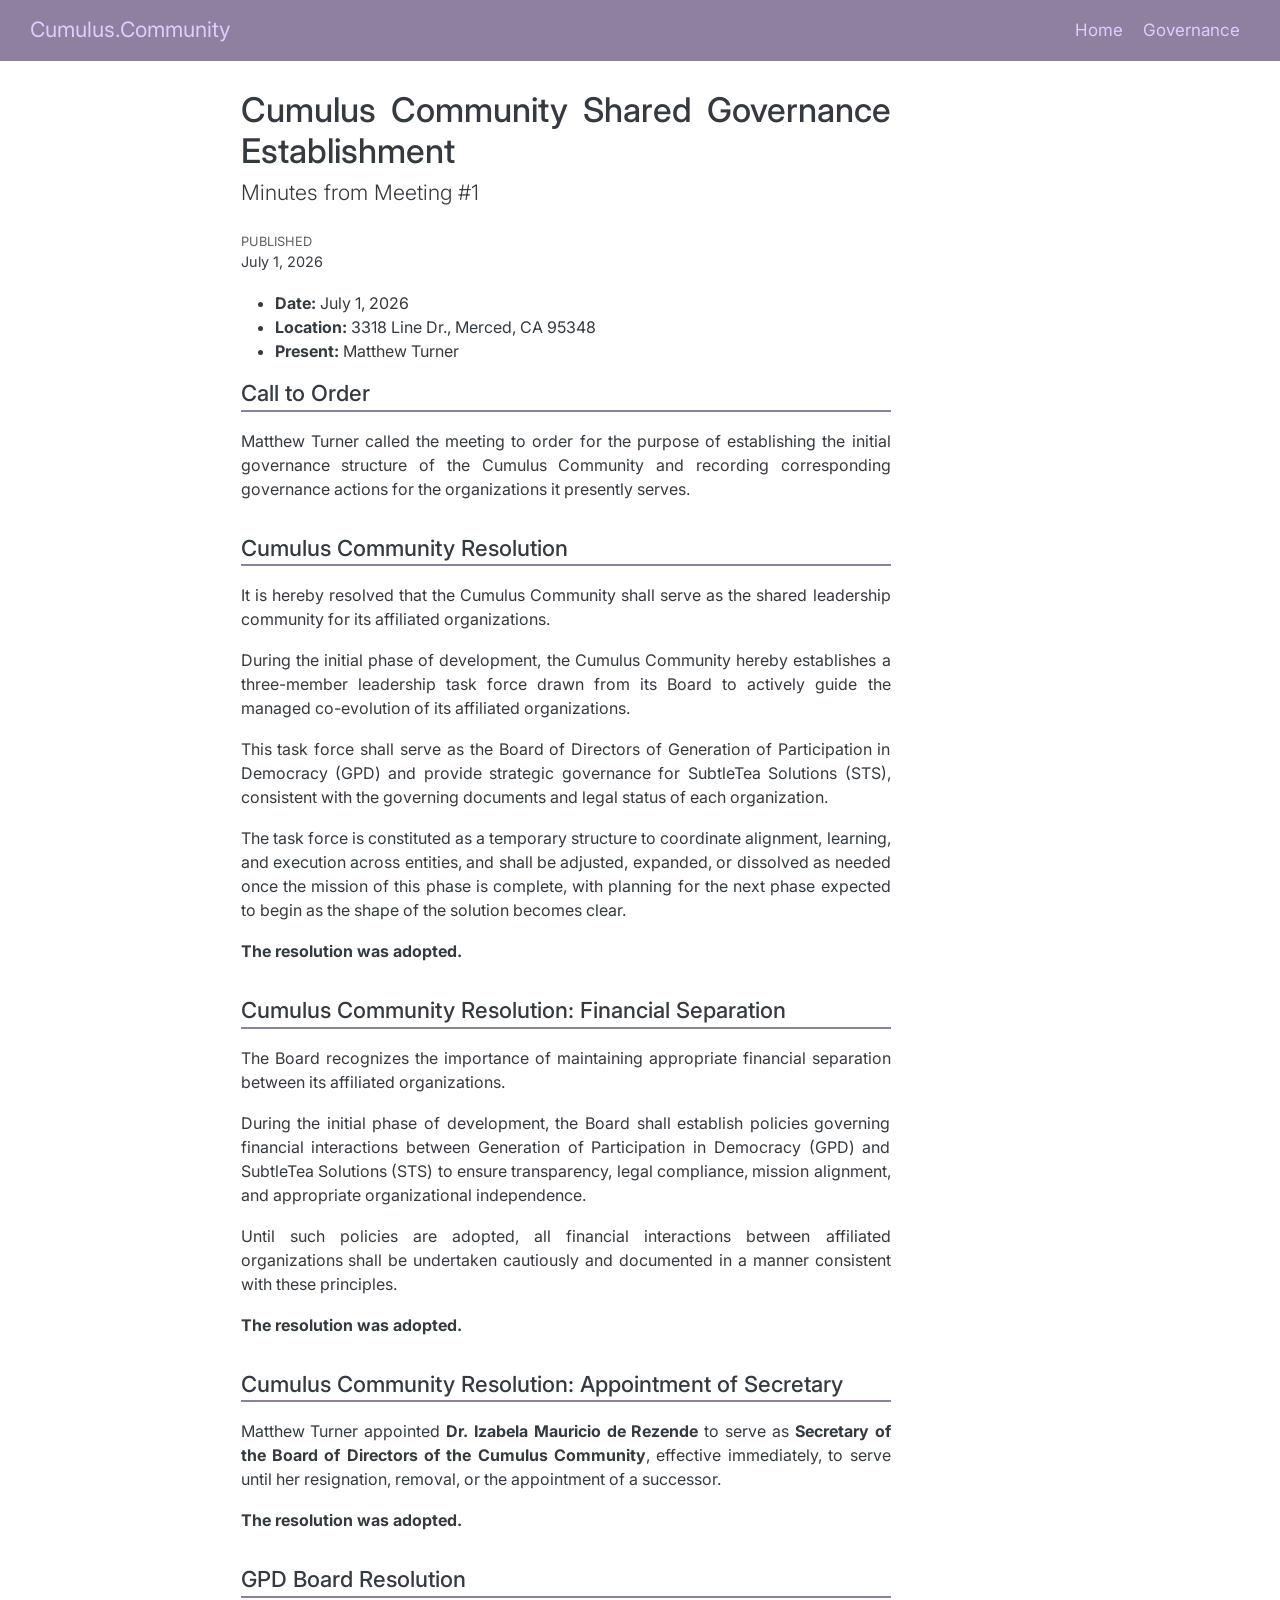
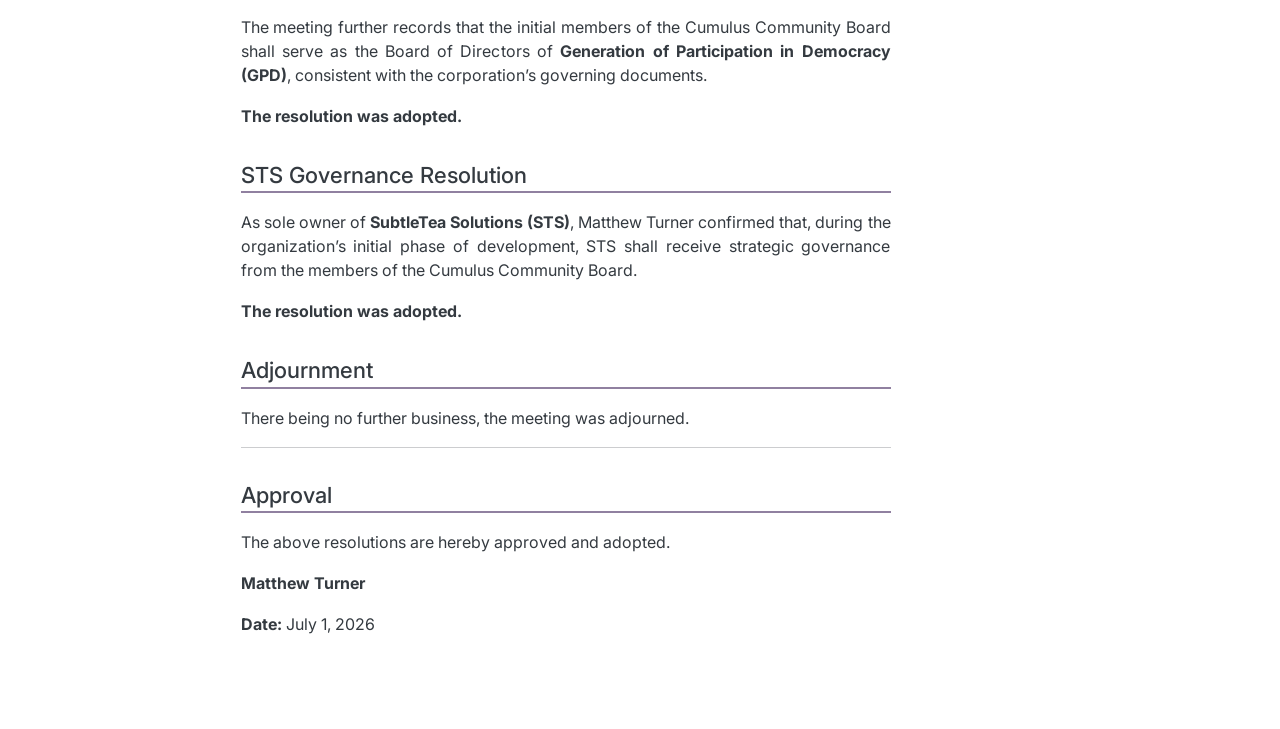
==== minutes/1.html @ 89aa0cb0 "Built site for gh-pages" ====
<!DOCTYPE html>
<html xmlns="http://www.w3.org/1999/xhtml" lang="en" xml:lang="en"><head>

<meta charset="utf-8">
<meta name="generator" content="quarto-1.9.36">

<meta name="viewport" content="width=device-width, initial-scale=1.0, user-scalable=yes">

<meta name="dcterms.date" content="2026-07-01">

<title>Cumulus Community Shared Governance Establishment – Cumulus.Community</title>
<style>
/* Default styles provided by pandoc.
** See https://pandoc.org/MANUAL.html#variables-for-html for config info.
*/
code{white-space: pre-wrap;}
span.smallcaps{font-variant: small-caps;}
div.columns{display: flex; gap: min(4vw, 1.5em);}
div.column{flex: auto; overflow-x: auto;}
div.hanging-indent{margin-left: 1.5em; text-indent: -1.5em;}
ul.task-list{list-style: none;}
ul.task-list li input[type="checkbox"] {
  width: 0.8em;
  margin: 0 0.8em 0.2em -1em; /* quarto-specific, see https://github.com/quarto-dev/quarto-cli/issues/4556 */ 
  vertical-align: middle;
}
</style>


<script src="../site_libs/quarto-nav/quarto-nav.js"></script>
<script src="../site_libs/quarto-nav/headroom.min.js"></script>
<link href="../images/cumulus-community-lettermark.png" rel="icon" type="image/png">
<script src="../site_libs/clipboard/clipboard.min.js"></script>
<script src="../site_libs/quarto-html/quarto.js" type="module"></script>
<script src="../site_libs/quarto-html/tabsets/tabsets.js" type="module"></script>
<script src="../site_libs/quarto-html/popper.min.js"></script>
<script src="../site_libs/quarto-html/tippy.umd.min.js"></script>
<script src="../site_libs/quarto-html/anchor.min.js"></script>
<link href="../site_libs/quarto-html/tippy.css" rel="stylesheet">
<link href="../site_libs/quarto-html/quarto-syntax-highlighting-845c23b38eaddc0f92fda52bfe77a8c8.css" rel="stylesheet" id="quarto-text-highlighting-styles">
<script src="../site_libs/bootstrap/bootstrap.min.js"></script>
<link href="../site_libs/bootstrap/bootstrap-icons.css" rel="stylesheet">
<link href="../site_libs/bootstrap/bootstrap-171c8cd82ee4ecbc3a53c49c5a969d0f.min.css" rel="stylesheet" append-hash="true" id="quarto-bootstrap" data-mode="light">
<script id="quarto-search-options" type="application/json">{
  "language": {
    "search-no-results-text": "No results",
    "search-matching-documents-text": "matching documents",
    "search-copy-link-title": "Copy link to search",
    "search-hide-matches-text": "Hide additional matches",
    "search-more-match-text": "more match in this document",
    "search-more-matches-text": "more matches in this document",
    "search-clear-button-title": "Clear",
    "search-text-placeholder": "",
    "search-detached-cancel-button-title": "Cancel",
    "search-submit-button-title": "Submit",
    "search-label": "Search"
  }
}</script>


<meta property="og:title" content="Cumulus Community Shared Governance Establishment – Cumulus.Community">
<meta property="og:description" content="Minutes from Meeting #1">
<meta property="og:image" content="https://cumulus.community/minutes/images/cumulus-community-lettermark.jpg">
<meta property="og:site_name" content="Cumulus.Community">
<meta name="twitter:title" content="Cumulus Community Shared Governance Establishment – Cumulus.Community">
<meta name="twitter:description" content="Minutes from Meeting #1">
<meta name="twitter:image" content="https://cumulus.community/minutes/images/cumulus-community-lettermark.jpg">
<meta name="twitter:card" content="summary_large_image">
</head>

<body class="nav-fixed fullcontent quarto-light">

<div id="quarto-search-results"></div>
  <header id="quarto-header" class="headroom fixed-top">
    <nav class="navbar navbar-expand-lg " data-bs-theme="dark">
      <div class="navbar-container container-fluid">
      <div class="navbar-brand-container mx-auto">
    <a class="navbar-brand" href="../index.html">
    <span class="navbar-title">Cumulus.Community</span>
    </a>
  </div>
          <button class="navbar-toggler" type="button" data-bs-toggle="collapse" data-bs-target="#navbarCollapse" aria-controls="navbarCollapse" role="menu" aria-expanded="false" aria-label="Toggle navigation" onclick="if (window.quartoToggleHeadroom) { window.quartoToggleHeadroom(); }">
  <span class="navbar-toggler-icon"></span>
</button>
          <div class="collapse navbar-collapse" id="navbarCollapse">
            <ul class="navbar-nav navbar-nav-scroll ms-auto">
  <li class="nav-item">
    <a class="nav-link" href="../index.html"> 
<span class="menu-text">Home</span></a>
  </li>  
  <li class="nav-item">
    <a class="nav-link" href="../governance.html"> 
<span class="menu-text">Governance</span></a>
  </li>  
</ul>
          </div> <!-- /navcollapse -->
            <div class="quarto-navbar-tools">
</div>
      </div> <!-- /container-fluid -->
    </nav>
</header>
<!-- content -->
<div id="quarto-content" class="quarto-container page-columns page-rows-contents page-layout-article page-navbar">
<!-- sidebar -->
<!-- margin-sidebar -->
    
<!-- main -->
<main class="content" id="quarto-document-content">

<header id="title-block-header" class="quarto-title-block default">
<div class="quarto-title">
<h1 class="title">Cumulus Community Shared Governance Establishment</h1>
<p class="subtitle lead">Minutes from Meeting #1</p>
</div>



<div class="quarto-title-meta">

    
    <div>
    <div class="quarto-title-meta-heading">Published</div>
    <div class="quarto-title-meta-contents">
      <p class="date">July 1, 2026</p>
    </div>
  </div>
  
    
  </div>
  


</header>


<ul>
<li><strong>Date:</strong> July 1, 2026</li>
<li><strong>Location:</strong> 3318 Line Dr., Merced, CA 95348</li>
<li><strong>Present:</strong> Matthew Turner</li>
</ul>
<section id="call-to-order" class="level2">
<h2 class="anchored" data-anchor-id="call-to-order">Call to Order</h2>
<p>Matthew Turner called the meeting to order for the purpose of establishing the initial governance structure of the Cumulus Community and recording corresponding governance actions for the organizations it presently serves.</p>
</section>
<section id="cumulus-community-resolution" class="level2">
<h2 class="anchored" data-anchor-id="cumulus-community-resolution">Cumulus Community Resolution</h2>
<p>It is hereby resolved that the Cumulus Community shall serve as the shared leadership community for its affiliated organizations.</p>
<p>During the initial phase of development, the Cumulus Community hereby establishes a three-member leadership task force drawn from its Board to actively guide the managed co-evolution of its affiliated organizations.</p>
<p>This task force shall serve as the Board of Directors of Generation of Participation in Democracy (GPD) and provide strategic governance for SubtleTea Solutions (STS), consistent with the governing documents and legal status of each organization.</p>
<p>The task force is constituted as a temporary structure to coordinate alignment, learning, and execution across entities, and shall be adjusted, expanded, or dissolved as needed once the mission of this phase is complete, with planning for the next phase expected to begin as the shape of the solution becomes clear.</p>
<p><strong>The resolution was adopted.</strong></p>
</section>
<section id="cumulus-community-resolution-financial-separation" class="level2">
<h2 class="anchored" data-anchor-id="cumulus-community-resolution-financial-separation">Cumulus Community Resolution: Financial Separation</h2>
<p>The Board recognizes the importance of maintaining appropriate financial separation between its affiliated organizations.</p>
<p>During the initial phase of development, the Board shall establish policies governing financial interactions between Generation of Participation in Democracy (GPD) and SubtleTea Solutions (STS) to ensure transparency, legal compliance, mission alignment, and appropriate organizational independence.</p>
<p>Until such policies are adopted, all financial interactions between affiliated organizations shall be undertaken cautiously and documented in a manner consistent with these principles.</p>
<p><strong>The resolution was adopted.</strong></p>
</section>
<section id="cumulus-community-resolution-appointment-of-secretary" class="level2">
<h2 class="anchored" data-anchor-id="cumulus-community-resolution-appointment-of-secretary">Cumulus Community Resolution: Appointment of Secretary</h2>
<p>Matthew Turner appointed <strong>Dr.&nbsp;Izabela Mauricio de Rezende</strong> to serve as <strong>Secretary of the Board of Directors of the Cumulus Community</strong>, effective immediately, to serve until her resignation, removal, or the appointment of a successor.</p>
<p><strong>The resolution was adopted.</strong></p>
</section>
<section id="gpd-board-resolution" class="level2">
<h2 class="anchored" data-anchor-id="gpd-board-resolution">GPD Board Resolution</h2>
<p>The meeting further records that the initial members of the Cumulus Community Board shall serve as the Board of Directors of <strong>Generation of Participation in Democracy (GPD)</strong>, consistent with the corporation’s governing documents.</p>
<p><strong>The resolution was adopted.</strong></p>
</section>
<section id="sts-governance-resolution" class="level2">
<h2 class="anchored" data-anchor-id="sts-governance-resolution">STS Governance Resolution</h2>
<p>As sole owner of <strong>SubtleTea Solutions (STS)</strong>, Matthew Turner confirmed that, during the organization’s initial phase of development, STS shall receive strategic governance from the members of the Cumulus Community Board.</p>
<p><strong>The resolution was adopted.</strong></p>
</section>
<section id="adjournment" class="level2">
<h2 class="anchored" data-anchor-id="adjournment">Adjournment</h2>
<p>There being no further business, the meeting was adjourned.</p>
<hr>
</section>
<section id="approval" class="level2">
<h2 class="anchored" data-anchor-id="approval">Approval</h2>
<p>The above resolutions are hereby approved and adopted.</p>
<p><strong>Matthew Turner</strong></p>
<p><strong>Date:</strong> July 1, 2026</p>


</section>

</main> <!-- /main -->
<script id="quarto-html-after-body" type="application/javascript">
  window.document.addEventListener("DOMContentLoaded", function (event) {
    const icon = "";
    const anchorJS = new window.AnchorJS();
    anchorJS.options = {
      placement: 'right',
      icon: icon
    };
    anchorJS.add('.anchored');
    const isCodeAnnotation = (el) => {
      for (const clz of el.classList) {
        if (clz.startsWith('code-annotation-')) {                     
          return true;
        }
      }
      return false;
    }
    const onCopySuccess = function(e) {
      // button target
      const button = e.trigger;
      // don't keep focus
      button.blur();
      // flash "checked"
      button.classList.add('code-copy-button-checked');
      var currentTitle = button.getAttribute("title");
      button.setAttribute("title", "Copied!");
      let tooltip;
      if (window.bootstrap) {
        button.setAttribute("data-bs-toggle", "tooltip");
        button.setAttribute("data-bs-placement", "left");
        button.setAttribute("data-bs-title", "Copied!");
        tooltip = new bootstrap.Tooltip(button, 
          { trigger: "manual", 
            customClass: "code-copy-button-tooltip",
            offset: [0, -8]});
        tooltip.show();    
      }
      setTimeout(function() {
        if (tooltip) {
          tooltip.hide();
          button.removeAttribute("data-bs-title");
          button.removeAttribute("data-bs-toggle");
          button.removeAttribute("data-bs-placement");
        }
        button.setAttribute("title", currentTitle);
        button.classList.remove('code-copy-button-checked');
      }, 1000);
      // clear code selection
      e.clearSelection();
    }
    const getTextToCopy = function(trigger) {
      const outerScaffold = trigger.parentElement.cloneNode(true);
      const codeEl = outerScaffold.querySelector('code');
      for (const childEl of codeEl.children) {
        if (isCodeAnnotation(childEl)) {
          childEl.remove();
        }
      }
      return codeEl.innerText;
    }
    const clipboard = new window.ClipboardJS('.code-copy-button:not([data-in-quarto-modal])', {
      text: getTextToCopy
    });
    clipboard.on('success', onCopySuccess);
    if (window.document.getElementById('quarto-embedded-source-code-modal')) {
      const clipboardModal = new window.ClipboardJS('.code-copy-button[data-in-quarto-modal]', {
        text: getTextToCopy,
        container: window.document.getElementById('quarto-embedded-source-code-modal')
      });
      clipboardModal.on('success', onCopySuccess);
    }
      var localhostRegex = new RegExp(/^(?:http|https):\/\/localhost\:?[0-9]*\//);
      var mailtoRegex = new RegExp(/^mailto:/);
        var filterRegex = new RegExp("https:\/\/cumulus\.community");
      var isInternal = (href) => {
          return filterRegex.test(href) || localhostRegex.test(href) || mailtoRegex.test(href);
      }
      // Inspect non-navigation links and adorn them if external
     var links = window.document.querySelectorAll('a[href]:not(.nav-link):not(.navbar-brand):not(.toc-action):not(.sidebar-link):not(.sidebar-item-toggle):not(.pagination-link):not(.no-external):not([aria-hidden]):not(.dropdown-item):not(.quarto-navigation-tool):not(.about-link)');
      for (var i=0; i<links.length; i++) {
        const link = links[i];
        if (!isInternal(link.href)) {
          // undo the damage that might have been done by quarto-nav.js in the case of
          // links that we want to consider external
          if (link.dataset.originalHref !== undefined) {
            link.href = link.dataset.originalHref;
          }
        }
      }
    function tippyHover(el, contentFn, onTriggerFn, onUntriggerFn) {
      const config = {
        allowHTML: true,
        maxWidth: 500,
        delay: 100,
        arrow: false,
        appendTo: function(el) {
            return el.parentElement;
        },
        interactive: true,
        interactiveBorder: 10,
        theme: 'quarto',
        placement: 'bottom-start',
      };
      if (contentFn) {
        config.content = contentFn;
      }
      if (onTriggerFn) {
        config.onTrigger = onTriggerFn;
      }
      if (onUntriggerFn) {
        config.onUntrigger = onUntriggerFn;
      }
      window.tippy(el, config); 
    }
    const noterefs = window.document.querySelectorAll('a[role="doc-noteref"]');
    for (var i=0; i<noterefs.length; i++) {
      const ref = noterefs[i];
      tippyHover(ref, function() {
        // use id or data attribute instead here
        let href = ref.getAttribute('data-footnote-href') || ref.getAttribute('href');
        try { href = new URL(href).hash; } catch {}
        const id = href.replace(/^#\/?/, "");
        const note = window.document.getElementById(id);
        if (note) {
          return note.innerHTML;
        } else {
          return "";
        }
      });
    }
    const xrefs = window.document.querySelectorAll('a.quarto-xref');
    const processXRef = (id, note) => {
      // Strip column container classes
      const stripColumnClz = (el) => {
        el.classList.remove("page-full", "page-columns");
        if (el.children) {
          for (const child of el.children) {
            stripColumnClz(child);
          }
        }
      }
      stripColumnClz(note)
      if (id === null || id.startsWith('sec-')) {
        // Special case sections, only their first couple elements
        const container = document.createElement("div");
        if (note.children && note.children.length > 2) {
          container.appendChild(note.children[0].cloneNode(true));
          for (let i = 1; i < note.children.length; i++) {
            const child = note.children[i];
            if (child.tagName === "P" && child.innerText === "") {
              continue;
            } else {
              container.appendChild(child.cloneNode(true));
              break;
            }
          }
          if (window.Quarto?.typesetMath) {
            window.Quarto.typesetMath(container);
          }
          return container.innerHTML
        } else {
          if (window.Quarto?.typesetMath) {
            window.Quarto.typesetMath(note);
          }
          return note.innerHTML;
        }
      } else {
        // Remove any anchor links if they are present
        const anchorLink = note.querySelector('a.anchorjs-link');
        if (anchorLink) {
          anchorLink.remove();
        }
        if (window.Quarto?.typesetMath) {
          window.Quarto.typesetMath(note);
        }
        if (note.classList.contains("callout")) {
          return note.outerHTML;
        } else {
          return note.innerHTML;
        }
      }
    }
    for (var i=0; i<xrefs.length; i++) {
      const xref = xrefs[i];
      tippyHover(xref, undefined, function(instance) {
        instance.disable();
        let url = xref.getAttribute('href');
        let hash = undefined; 
        if (url.startsWith('#')) {
          hash = url;
        } else {
          try { hash = new URL(url).hash; } catch {}
        }
        if (hash) {
          const id = hash.replace(/^#\/?/, "");
          const note = window.document.getElementById(id);
          if (note !== null) {
            try {
              const html = processXRef(id, note.cloneNode(true));
              instance.setContent(html);
            } finally {
              instance.enable();
              instance.show();
            }
          } else {
            // See if we can fetch this
            fetch(url.split('#')[0])
            .then(res => res.text())
            .then(html => {
              const parser = new DOMParser();
              const htmlDoc = parser.parseFromString(html, "text/html");
              const note = htmlDoc.getElementById(id);
              if (note !== null) {
                const html = processXRef(id, note);
                instance.setContent(html);
              } 
            }).finally(() => {
              instance.enable();
              instance.show();
            });
          }
        } else {
          // See if we can fetch a full url (with no hash to target)
          // This is a special case and we should probably do some content thinning / targeting
          fetch(url)
          .then(res => res.text())
          .then(html => {
            const parser = new DOMParser();
            const htmlDoc = parser.parseFromString(html, "text/html");
            const note = htmlDoc.querySelector('main.content');
            if (note !== null) {
              // This should only happen for chapter cross references
              // (since there is no id in the URL)
              // remove the first header
              if (note.children.length > 0 && note.children[0].tagName === "HEADER") {
                note.children[0].remove();
              }
              const html = processXRef(null, note);
              instance.setContent(html);
            } 
          }).finally(() => {
            instance.enable();
            instance.show();
          });
        }
      }, function(instance) {
      });
    }
        let selectedAnnoteEl;
        const selectorForAnnotation = ( cell, annotation) => {
          let cellAttr = 'data-code-cell="' + cell + '"';
          let lineAttr = 'data-code-annotation="' +  annotation + '"';
          const selector = 'span[' + cellAttr + '][' + lineAttr + ']';
          return selector;
        }
        const selectCodeLines = (annoteEl) => {
          const doc = window.document;
          const targetCell = annoteEl.getAttribute("data-target-cell");
          const targetAnnotation = annoteEl.getAttribute("data-target-annotation");
          const annoteSpan = window.document.querySelector(selectorForAnnotation(targetCell, targetAnnotation));
          const lines = annoteSpan.getAttribute("data-code-lines").split(",");
          const lineIds = lines.map((line) => {
            return targetCell + "-" + line;
          })
          let top = null;
          let height = null;
          let parent = null;
          if (lineIds.length > 0) {
              //compute the position of the single el (top and bottom and make a div)
              const el = window.document.getElementById(lineIds[0]);
              top = el.offsetTop;
              height = el.offsetHeight;
              parent = el.parentElement.parentElement;
            if (lineIds.length > 1) {
              const lastEl = window.document.getElementById(lineIds[lineIds.length - 1]);
              const bottom = lastEl.offsetTop + lastEl.offsetHeight;
              height = bottom - top;
            }
            if (top !== null && height !== null && parent !== null) {
              // cook up a div (if necessary) and position it 
              let div = window.document.getElementById("code-annotation-line-highlight");
              if (div === null) {
                div = window.document.createElement("div");
                div.setAttribute("id", "code-annotation-line-highlight");
                div.style.position = 'absolute';
                parent.appendChild(div);
              }
              div.style.top = top - 2 + "px";
              div.style.height = height + 4 + "px";
              div.style.left = 0;
              let gutterDiv = window.document.getElementById("code-annotation-line-highlight-gutter");
              if (gutterDiv === null) {
                gutterDiv = window.document.createElement("div");
                gutterDiv.setAttribute("id", "code-annotation-line-highlight-gutter");
                gutterDiv.style.position = 'absolute';
                const codeCell = window.document.getElementById(targetCell);
                const gutter = codeCell.querySelector('.code-annotation-gutter');
                gutter.appendChild(gutterDiv);
              }
              gutterDiv.style.top = top - 2 + "px";
              gutterDiv.style.height = height + 4 + "px";
            }
            selectedAnnoteEl = annoteEl;
          }
        };
        const unselectCodeLines = () => {
          const elementsIds = ["code-annotation-line-highlight", "code-annotation-line-highlight-gutter"];
          elementsIds.forEach((elId) => {
            const div = window.document.getElementById(elId);
            if (div) {
              div.remove();
            }
          });
          selectedAnnoteEl = undefined;
        };
          // Handle positioning of the toggle
      window.addEventListener(
        "resize",
        throttle(() => {
          elRect = undefined;
          if (selectedAnnoteEl) {
            selectCodeLines(selectedAnnoteEl);
          }
        }, 10)
      );
      function throttle(fn, ms) {
      let throttle = false;
      let timer;
        return (...args) => {
          if(!throttle) { // first call gets through
              fn.apply(this, args);
              throttle = true;
          } else { // all the others get throttled
              if(timer) clearTimeout(timer); // cancel #2
              timer = setTimeout(() => {
                fn.apply(this, args);
                timer = throttle = false;
              }, ms);
          }
        };
      }
        // Attach click handler to the DT
        const annoteDls = window.document.querySelectorAll('dt[data-target-cell]');
        for (const annoteDlNode of annoteDls) {
          annoteDlNode.addEventListener('click', (event) => {
            const clickedEl = event.target;
            if (clickedEl !== selectedAnnoteEl) {
              unselectCodeLines();
              const activeEl = window.document.querySelector('dt[data-target-cell].code-annotation-active');
              if (activeEl) {
                activeEl.classList.remove('code-annotation-active');
              }
              selectCodeLines(clickedEl);
              clickedEl.classList.add('code-annotation-active');
            } else {
              // Unselect the line
              unselectCodeLines();
              clickedEl.classList.remove('code-annotation-active');
            }
          });
        }
    const findCites = (el) => {
      const parentEl = el.parentElement;
      if (parentEl) {
        const cites = parentEl.dataset.cites;
        if (cites) {
          return {
            el,
            cites: cites.split(' ')
          };
        } else {
          return findCites(el.parentElement)
        }
      } else {
        return undefined;
      }
    };
    var bibliorefs = window.document.querySelectorAll('a[role="doc-biblioref"]');
    for (var i=0; i<bibliorefs.length; i++) {
      const ref = bibliorefs[i];
      const citeInfo = findCites(ref);
      if (citeInfo) {
        tippyHover(citeInfo.el, function() {
          var popup = window.document.createElement('div');
          citeInfo.cites.forEach(function(cite) {
            var citeDiv = window.document.createElement('div');
            citeDiv.classList.add('hanging-indent');
            citeDiv.classList.add('csl-entry');
            var biblioDiv = window.document.getElementById('ref-' + cite);
            if (biblioDiv) {
              citeDiv.innerHTML = biblioDiv.innerHTML;
            }
            popup.appendChild(citeDiv);
          });
          return popup.innerHTML;
        });
      }
    }
  });
  </script>
</div> <!-- /content -->




</body></html>
---- site_libs/quarto-html/tippy.css ----
.tippy-box[data-animation=fade][data-state=hidden]{opacity:0}[data-tippy-root]{max-width:calc(100vw - 10px)}.tippy-box{position:relative;background-color:#333;color:#fff;border-radius:4px;font-size:14px;line-height:1.4;white-space:normal;outline:0;transition-property:transform,visibility,opacity}.tippy-box[data-placement^=top]>.tippy-arrow{bottom:0}.tippy-box[data-placement^=top]>.tippy-arrow:before{bottom:-7px;left:0;border-width:8px 8px 0;border-top-color:initial;transform-origin:center top}.tippy-box[data-placement^=bottom]>.tippy-arrow{top:0}.tippy-box[data-placement^=bottom]>.tippy-arrow:before{top:-7px;left:0;border-width:0 8px 8px;border-bottom-color:initial;transform-origin:center bottom}.tippy-box[data-placement^=left]>.tippy-arrow{right:0}.tippy-box[data-placement^=left]>.tippy-arrow:before{border-width:8px 0 8px 8px;border-left-color:initial;right:-7px;transform-origin:center left}.tippy-box[data-placement^=right]>.tippy-arrow{left:0}.tippy-box[data-placement^=right]>.tippy-arrow:before{left:-7px;border-width:8px 8px 8px 0;border-right-color:initial;transform-origin:center right}.tippy-box[data-inertia][data-state=visible]{transition-timing-function:cubic-bezier(.54,1.5,.38,1.11)}.tippy-arrow{width:16px;height:16px;color:#333}.tippy-arrow:before{content:"";position:absolute;border-color:transparent;border-style:solid}.tippy-content{position:relative;padding:5px 9px;z-index:1}
---- site_libs/quarto-html/quarto-syntax-highlighting-845c23b38eaddc0f92fda52bfe77a8c8.css ----
/* quarto syntax highlight colors */
:root {
  --quarto-hl-ot-color: #003B4F;
  --quarto-hl-at-color: #657422;
  --quarto-hl-ss-color: #20794D;
  --quarto-hl-an-color: #5E5E5E;
  --quarto-hl-fu-color: #4758AB;
  --quarto-hl-st-color: #20794D;
  --quarto-hl-cf-color: #003B4F;
  --quarto-hl-op-color: #5E5E5E;
  --quarto-hl-er-color: #AD0000;
  --quarto-hl-bn-color: #AD0000;
  --quarto-hl-al-color: #AD0000;
  --quarto-hl-va-color: #111111;
  --quarto-hl-bu-color: inherit;
  --quarto-hl-ex-color: inherit;
  --quarto-hl-pp-color: #AD0000;
  --quarto-hl-in-color: #5E5E5E;
  --quarto-hl-vs-color: #20794D;
  --quarto-hl-wa-color: #5E5E5E;
  --quarto-hl-do-color: #5E5E5E;
  --quarto-hl-im-color: #00769E;
  --quarto-hl-ch-color: #20794D;
  --quarto-hl-dt-color: #AD0000;
  --quarto-hl-fl-color: #AD0000;
  --quarto-hl-co-color: #5E5E5E;
  --quarto-hl-cv-color: #5E5E5E;
  --quarto-hl-cn-color: #8f5902;
  --quarto-hl-sc-color: #5E5E5E;
  --quarto-hl-dv-color: #AD0000;
  --quarto-hl-kw-color: #003B4F;
}

/* other quarto variables */
:root {
  --quarto-font-monospace: SFMono-Regular, Menlo, Monaco, Consolas, "Liberation Mono", "Courier New", monospace;
}

/* syntax highlight based on Pandoc's rules */
pre > code.sourceCode > span {
  color: #003B4F;
}

code.sourceCode > span {
  color: #003B4F;
}

div.sourceCode,
div.sourceCode pre.sourceCode {
  color: #003B4F;
}

/* Normal */
code span {
  color: #003B4F;
}

/* Alert */
code span.al {
  color: #AD0000;
  font-style: inherit;
}

/* Annotation */
code span.an {
  color: #5E5E5E;
  font-style: inherit;
}

/* Attribute */
code span.at {
  color: #657422;
  font-style: inherit;
}

/* BaseN */
code span.bn {
  color: #AD0000;
  font-style: inherit;
}

/* BuiltIn */
code span.bu {
  font-style: inherit;
}

/* ControlFlow */
code span.cf {
  color: #003B4F;
  font-weight: bold;
  font-style: inherit;
}

/* Char */
code span.ch {
  color: #20794D;
  font-style: inherit;
}

/* Constant */
code span.cn {
  color: #8f5902;
  font-style: inherit;
}

/* Comment */
code span.co {
  color: #5E5E5E;
  font-style: inherit;
}

/* CommentVar */
code span.cv {
  color: #5E5E5E;
  font-style: italic;
}

/* Documentation */
code span.do {
  color: #5E5E5E;
  font-style: italic;
}

/* DataType */
code span.dt {
  color: #AD0000;
  font-style: inherit;
}

/* DecVal */
code span.dv {
  color: #AD0000;
  font-style: inherit;
}

/* Error */
code span.er {
  color: #AD0000;
  font-style: inherit;
}

/* Extension */
code span.ex {
  font-style: inherit;
}

/* Float */
code span.fl {
  color: #AD0000;
  font-style: inherit;
}

/* Function */
code span.fu {
  color: #4758AB;
  font-style: inherit;
}

/* Import */
code span.im {
  color: #00769E;
  font-style: inherit;
}

/* Information */
code span.in {
  color: #5E5E5E;
  font-style: inherit;
}

/* Keyword */
code span.kw {
  color: #003B4F;
  font-weight: bold;
  font-style: inherit;
}

/* Operator */
code span.op {
  color: #5E5E5E;
  font-style: inherit;
}

/* Other */
code span.ot {
  color: #003B4F;
  font-style: inherit;
}

/* Preprocessor */
code span.pp {
  color: #AD0000;
  font-style: inherit;
}

/* SpecialChar */
code span.sc {
  color: #5E5E5E;
  font-style: inherit;
}

/* SpecialString */
code span.ss {
  color: #20794D;
  font-style: inherit;
}

/* String */
code span.st {
  color: #20794D;
  font-style: inherit;
}

/* Variable */
code span.va {
  color: #111111;
  font-style: inherit;
}

/* VerbatimString */
code span.vs {
  color: #20794D;
  font-style: inherit;
}

/* Warning */
code span.wa {
  color: #5E5E5E;
  font-style: italic;
}

.prevent-inlining {
  content: "</";
}

/*# sourceMappingURL=ac89f0bb514bba72461919f78549e31c.css.map */
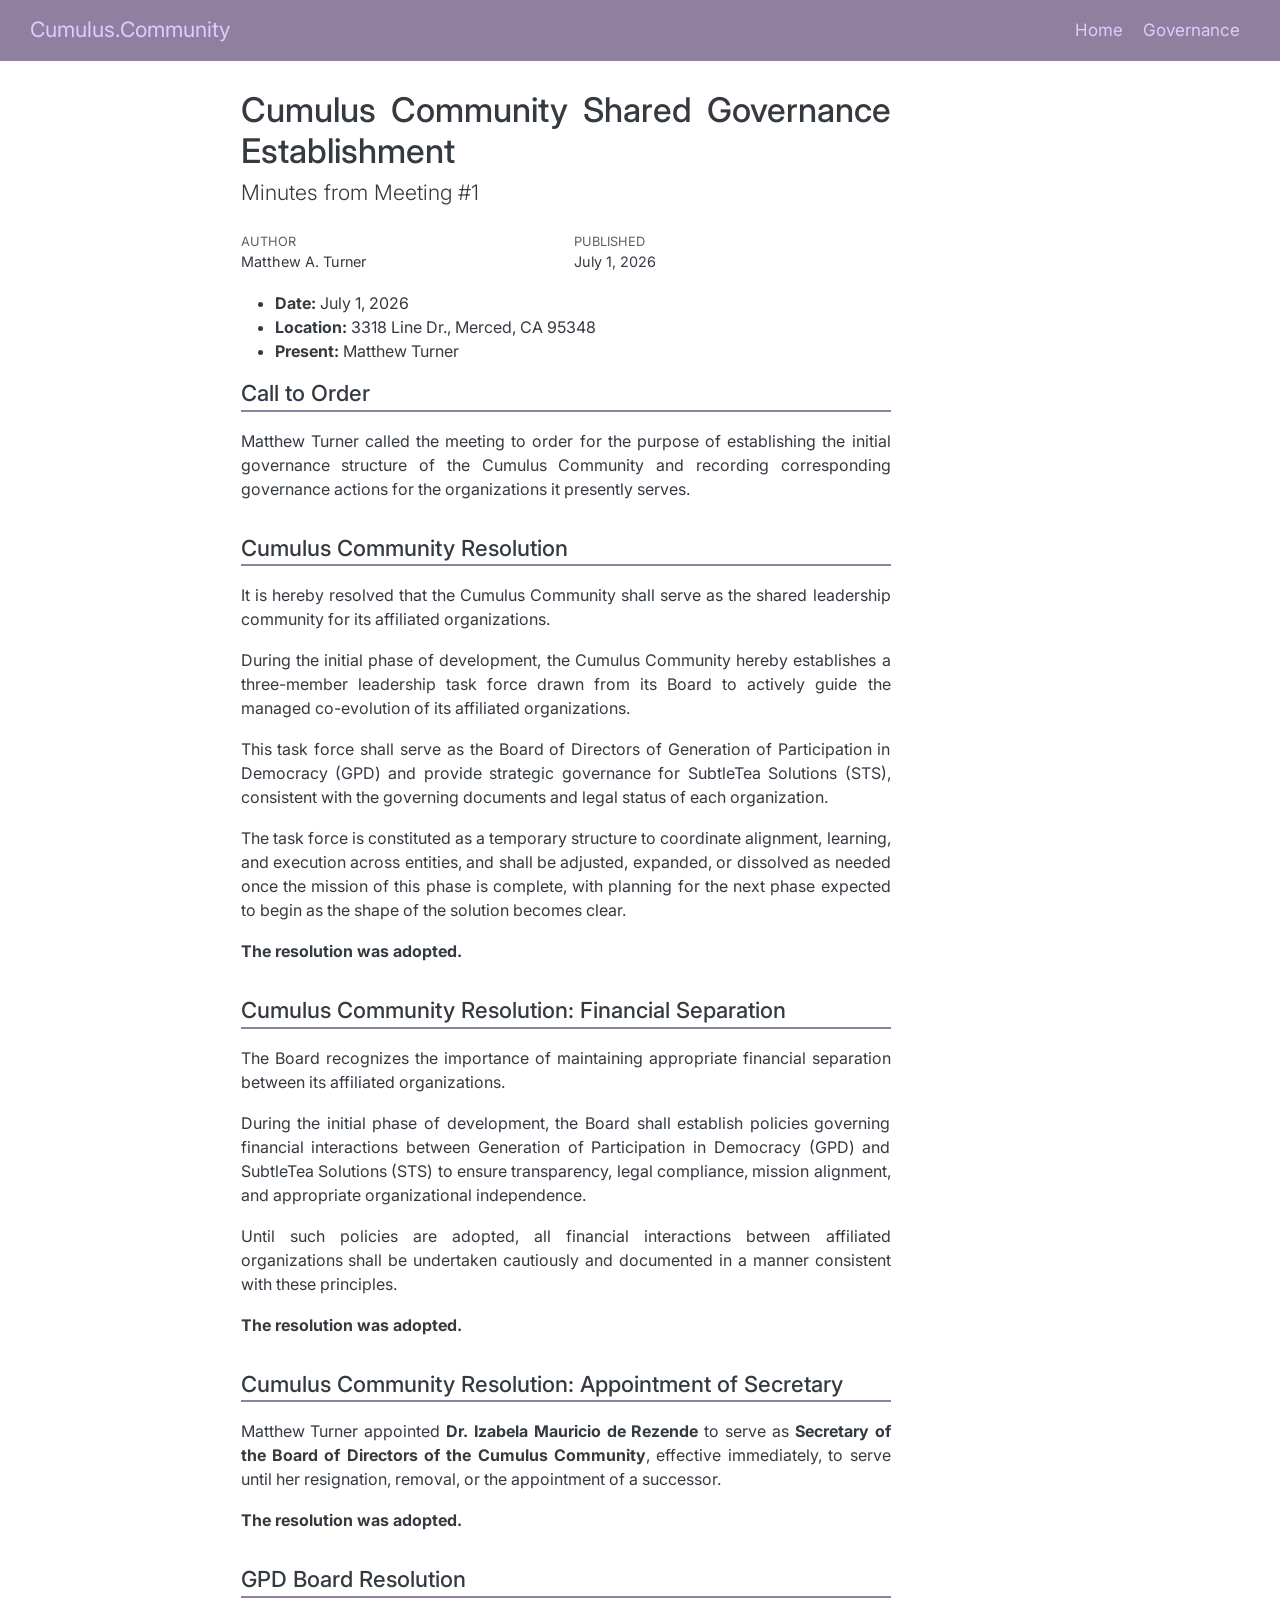
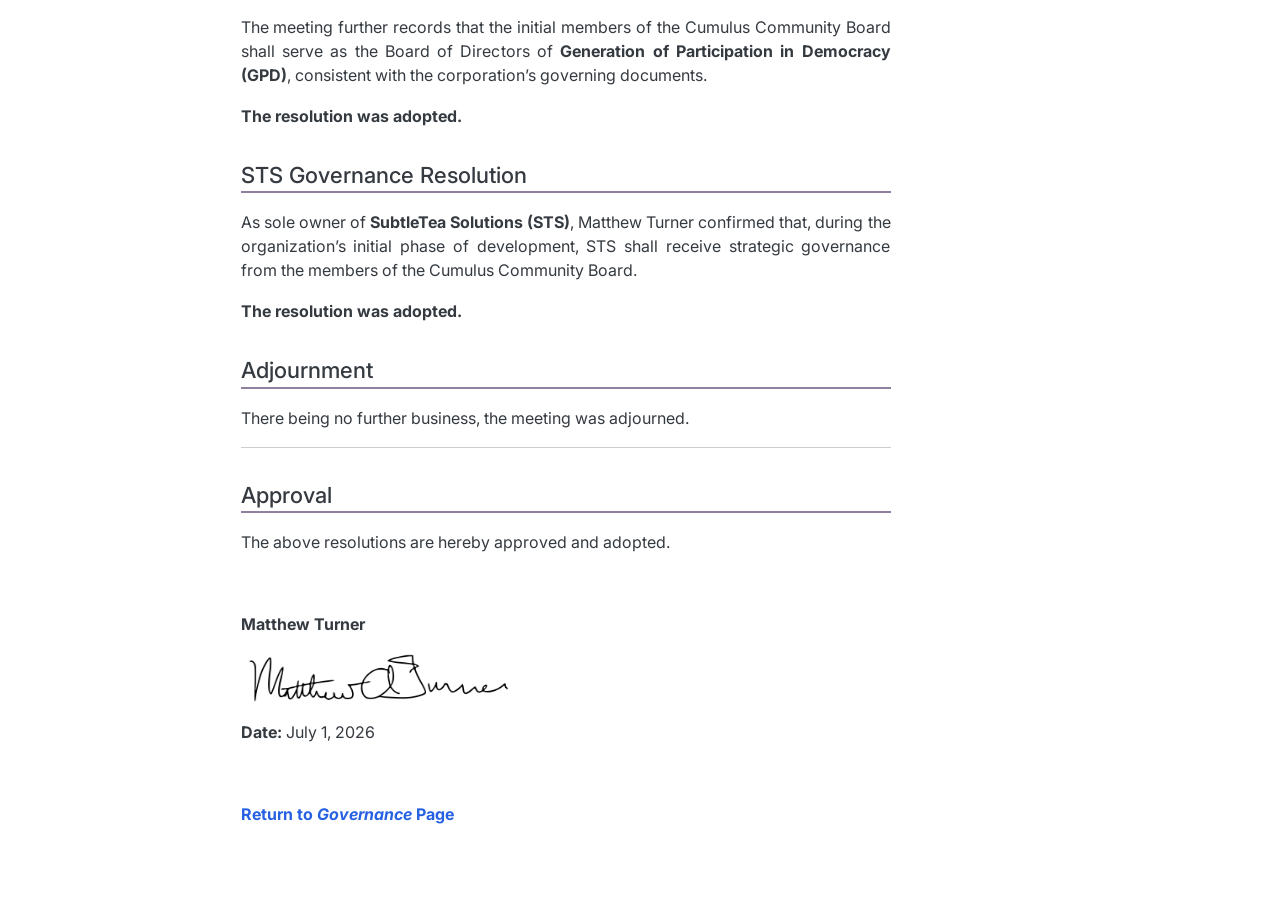
==== commit 752279b8: "Built site for gh-pages" ====
--- a/minutes/1.html
+++ b/minutes/1.html
@@ -6,6 +6,7 @@
 
 <meta name="viewport" content="width=device-width, initial-scale=1.0, user-scalable=yes">
 
+<meta name="author" content="Matthew A. Turner">
 <meta name="dcterms.date" content="2026-07-01">
 
 <title>Cumulus Community Shared Governance Establishment – Cumulus.Community</title>
@@ -40,7 +41,7 @@
 <link href="../site_libs/quarto-html/quarto-syntax-highlighting-845c23b38eaddc0f92fda52bfe77a8c8.css" rel="stylesheet" id="quarto-text-highlighting-styles">
 <script src="../site_libs/bootstrap/bootstrap.min.js"></script>
 <link href="../site_libs/bootstrap/bootstrap-icons.css" rel="stylesheet">
-<link href="../site_libs/bootstrap/bootstrap-171c8cd82ee4ecbc3a53c49c5a969d0f.min.css" rel="stylesheet" append-hash="true" id="quarto-bootstrap" data-mode="light">
+<link href="../site_libs/bootstrap/bootstrap-cce7cc9fd516efd4fa19ff2f502e5ccd.min.css" rel="stylesheet" append-hash="true" id="quarto-bootstrap" data-mode="light">
 <script id="quarto-search-options" type="application/json">{
   "language": {
     "search-no-results-text": "No results",
@@ -117,6 +118,12 @@
 
 <div class="quarto-title-meta">
 
+    <div>
+    <div class="quarto-title-meta-heading">Author</div>
+    <div class="quarto-title-meta-contents">
+             <p>Matthew A. Turner </p>
+          </div>
+  </div>
     
     <div>
     <div class="quarto-title-meta-heading">Published</div>
@@ -180,8 +187,12 @@
 <section id="approval" class="level2">
 <h2 class="anchored" data-anchor-id="approval">Approval</h2>
 <p>The above resolutions are hereby approved and adopted.</p>
+<p><br></p>
 <p><strong>Matthew Turner</strong></p>
+<p><img src="../images/mt-signature.jpg" width="270" height="50"></p>
 <p><strong>Date:</strong> July 1, 2026</p>
+<p><br></p>
+<p><a href="../governance.html"><strong>Return to <em>Governance</em> Page</strong></a></p>
 
 
 </section>
